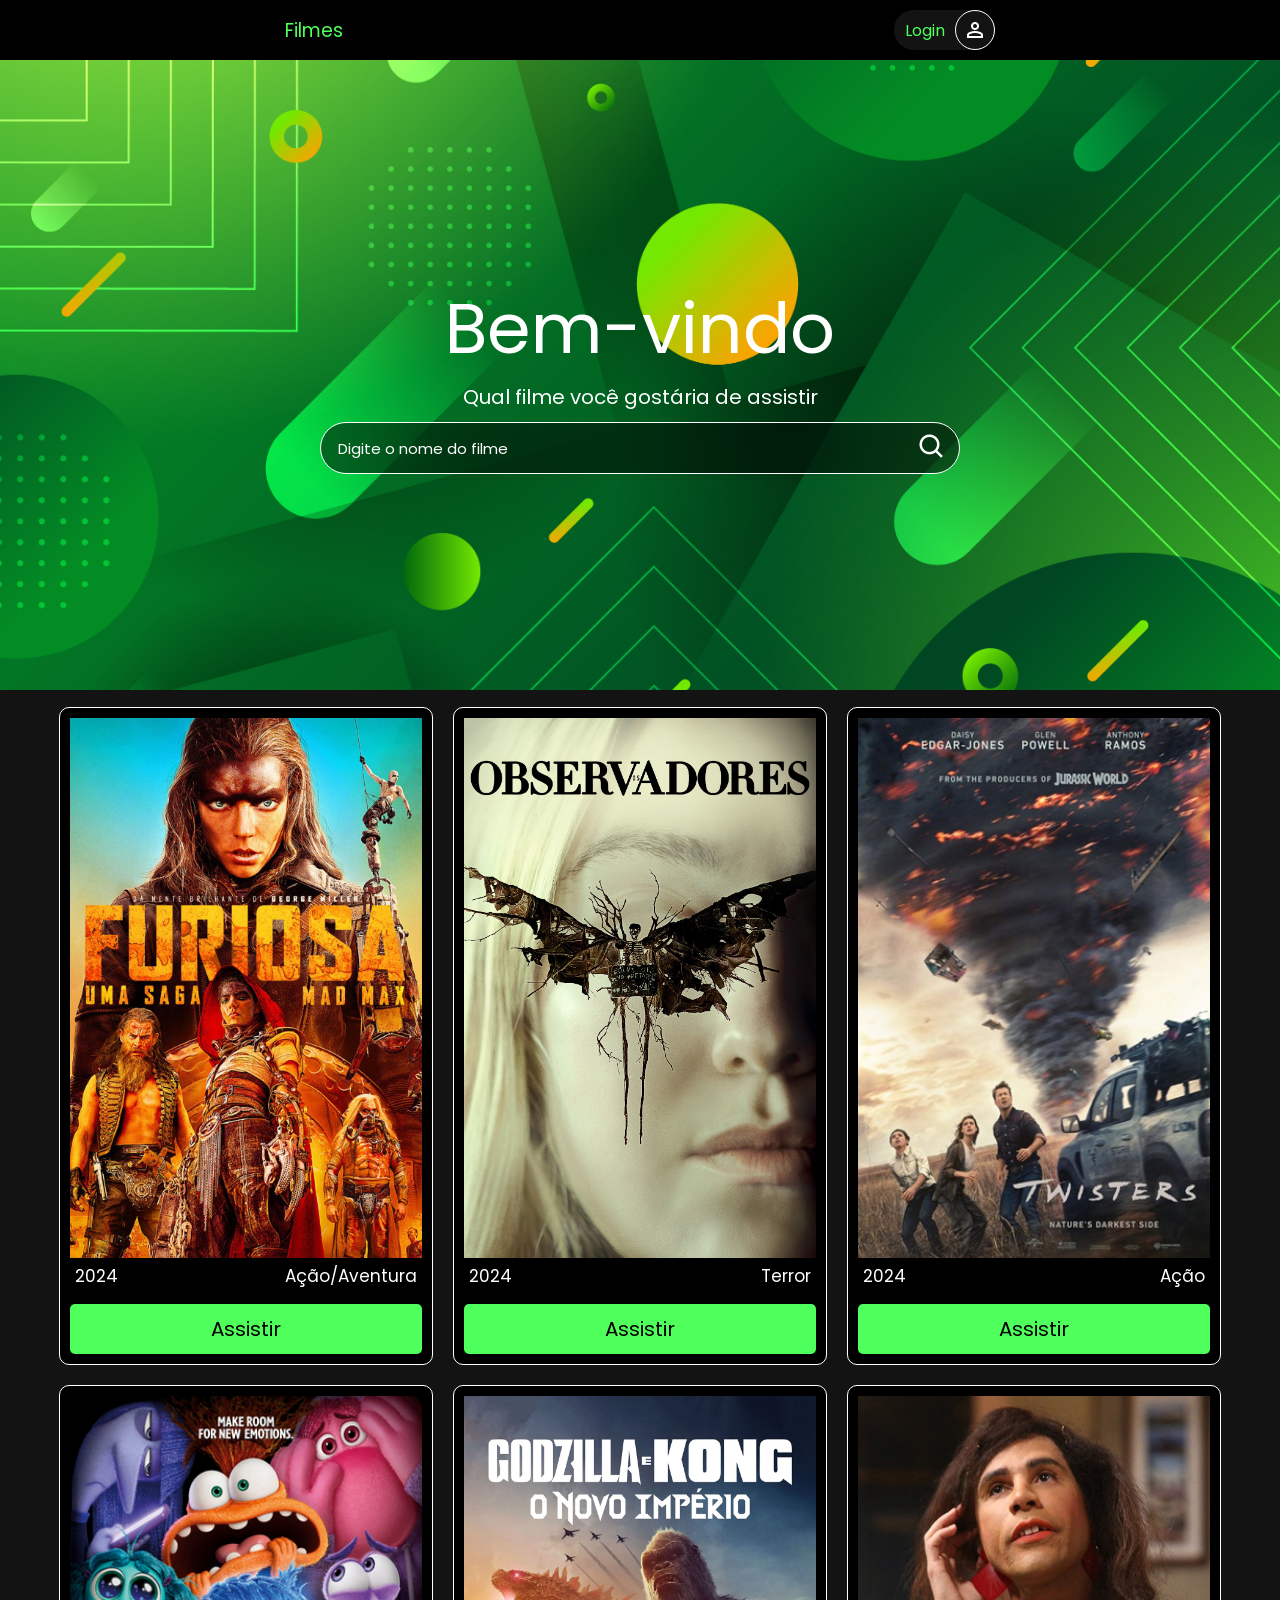
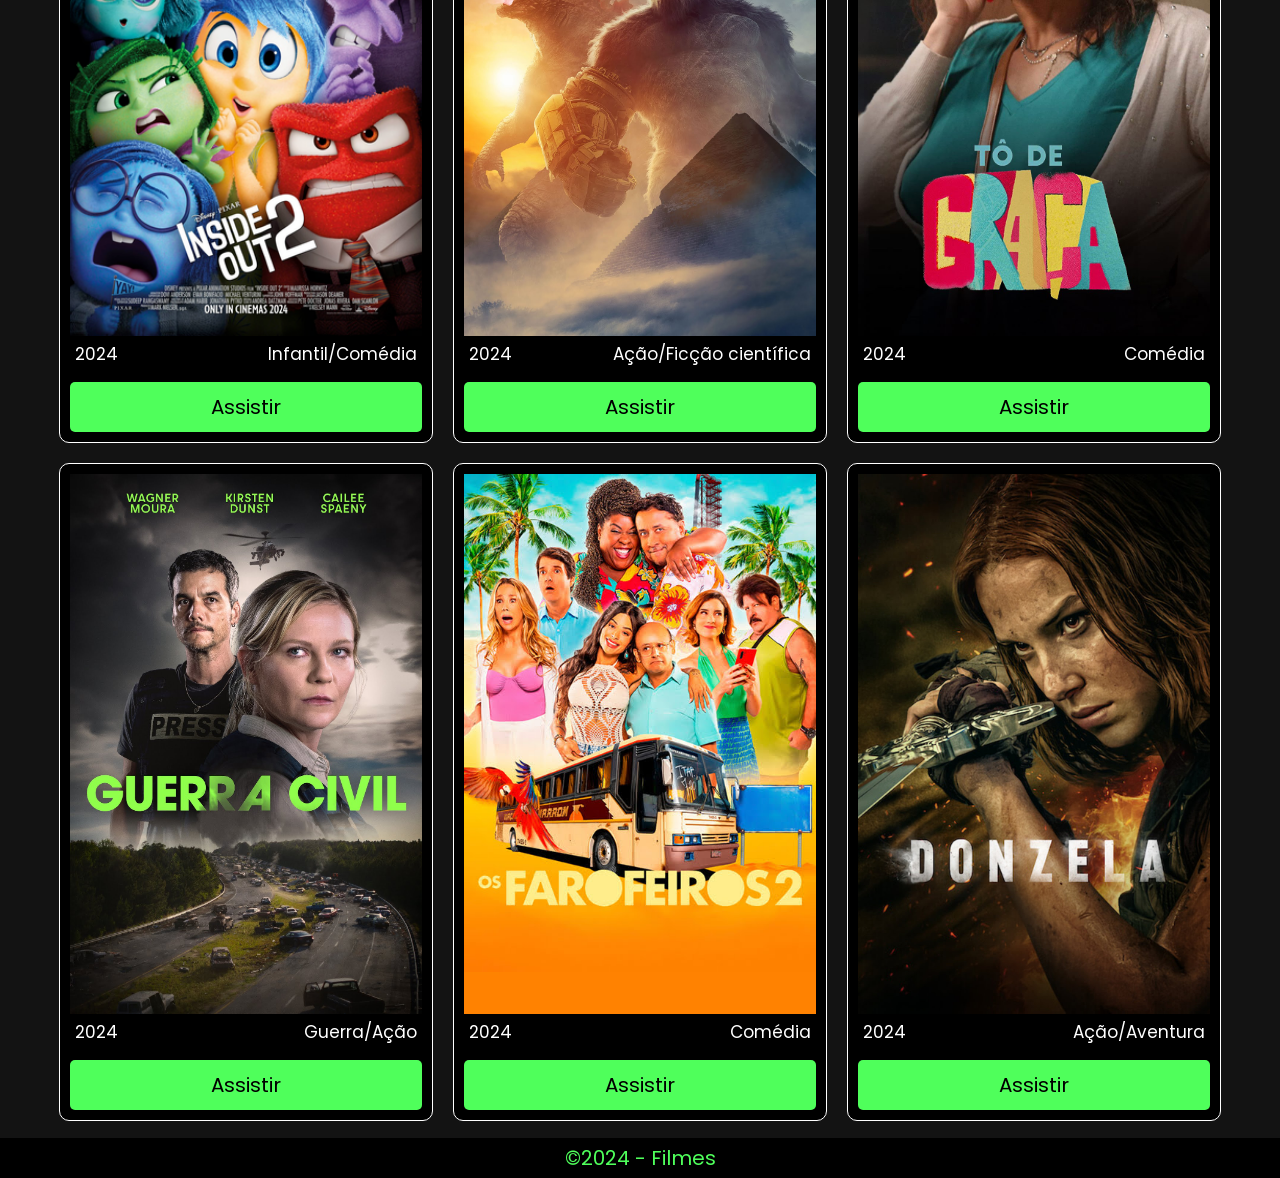
==== index.html @ c5f30519 "projeto" ====
<!DOCTYPE html>
<html lang="pt-BR">
<head>
    <meta charset="UTF-8">
    <meta name="viewport" content="width=device-width, initial-scale=1.0">
    <link rel="stylesheet" href="https://fonts.googleapis.com/css2?family=Material+Symbols+Outlined:opsz,wght,FILL,GRAD@24,400,0,0&icon_names=person"/>
    <link href='https://unpkg.com/boxicons@2.1.4/css/boxicons.min.css' rel='stylesheet'>
    <link rel="stylesheet" href="style.css">
    <title>Filmes</title>
</head>
<body>
    <nav class="menu">
        <h3>Filmes</h3>
        <div class="login">
            <a href="./login.html">Login</a>
            <span class="material-symbols-outlined">person</span>
        </div>
    </nav>
    <div class="banner" id="parallax">
        <h1>Bem-vindo</h1>
        <p>Qual filme você gostária de assistir</p>
        <div class="pesquisa">
            <input type="text" placeholder="Digite o nome do filme">
            <button><i class='bx bx-search'></i></button>
        </div>
    </div>
    <div class="filmes">
        <div class="card">
            <img src="./Img/Filmes/Capa01.jpg" alt="Capa do filme">
            <div class="barra">
                <p>2024</p>
                <p>Ação/Aventura</p>
            </div>
            <button>Assistir</button>
        </div>
        <div class="card">
            <img src="./Img/Filmes/Capa02.jpg" alt="Capa do filme">
            <div class="barra">
                <p>2024</p>
                <p>Terror</p>
            </div>
            <button>Assistir</button>
        </div>
        <div class="card">
            <img src="./Img/Filmes/Capa03.jpg" alt="Capa do filme">
            <div class="barra">
                <p>2024</p>
                <p>Ação</p>
            </div>
            <button>Assistir</button>
        </div>
        <div class="card">
            <img src="./Img/Filmes/Capa04.png" alt="Capa do filme">
            <div class="barra">
                <p>2024</p>
                <p>Infantil/Comédia</p>
            </div>
            <button>Assistir</button>
        </div>
        <div class="card">
            <img src="./Img/Filmes/Capa05.jpg" alt="Capa do filme">
            <div class="barra">
                <p>2024</p>
                <p>Ação/Ficção científica</p>
            </div>
            <button>Assistir</button>
        </div>
        <div class="card">
            <img src="./Img/Filmes/Capa06.jpg" alt="Capa do filme">
            <div class="barra">
                <p>2024</p>
                <p>Comédia</p>
            </div>
            <button>Assistir</button>
        </div>
        <div class="card">
            <img src="./Img/Filmes/Capa07.jpg" alt="Capa do filme">
            <div class="barra">
                <p>2024</p>
                <p>Guerra/Ação</p>
            </div>
            <button>Assistir</button>
        </div>
        <div class="card">
            <img src="./Img/Filmes/Capa08.jpg" alt="Capa do filme">
            <div class="barra">
                <p>2024</p>
                <p>Comédia</p>
            </div>
            <button>Assistir</button>
        </div>
        <div class="card">
            <img src="./Img/Filmes/Capa09.jpg" alt="Capa do filme">
            <div class="barra">
                <p>2024</p>
                <p>Ação/Aventura</p>
            </div>
            <button>Assistir</button>
        </div>
    </div>
    <div class="copyright">
        <p>&copy;2024 - Filmes</p>
    </div>
</body>
</html>
---- style.css ----
@import url('https://fonts.googleapis.com/css2?family=Poppins:ital,wght@0,100;0,200;0,300;0,400;0,500;0,600;0,700;0,800;0,900;1,100;1,200;1,300;1,400;1,500;1,600;1,700;1,800;1,900&display=swap');
*{
    margin: 0;
    padding: 0;
    box-sizing: border-box;
    font-family: 'Poppins', sans-serif;
}

/*------Cores------*/
:root{
    --gray: #131313;
    --black: #000000;
    --white: #ffffff;
    --green: #4FFF5B;
    --dark-green: #288a2e;
}

body{
    background-color: var(--gray);
}

/*------Menu------*/
.menu{
    width: 100%;
    display: flex;
    align-items: center;
    justify-content: space-around;
    background-color: var(--black);
    padding: 10px;
}

.menu h3{
    color: var(--green);
    font-weight: 400;
}

/*------Login------*/
.login{
    width: 8%;
    border-radius: 50px;
    display: flex;
    align-items: center;
    justify-content: right;
    background-color: var(--gray);
    gap: 10px;
}

.login a{
    color: var(--green);
    text-decoration: none;
}

.login span{
    width: 40px;
    height: 40px;
    border-radius: 50px;
    display: flex;
    align-items: center;
    justify-content: center;
    border: 1px solid var(--white);
    color: var(--white);
}

/*------Banner------*/
.banner{
    width: 100%;
    height: 70vh;
    display: flex;
    align-items: center;
    justify-content: center;
    flex-direction: column;
    color: var(--white);
}

#parallax{
    background-image: url(./Img/banner.jpg);
    background-position: center;
    background-size: cover;
    background-repeat: repeat;
    background-attachment: fixed;
}

.banner h1{
    font-size: 70px;
    font-weight: 400;
}

.banner p{
    font-size: 20px;
}

/*------Pesquisa------*/
.pesquisa{
    width: 50%;
    padding: 5px;
    margin-top: 10px;
    border-radius: 50px;
    display: flex;
    align-items: center;
    justify-content: center;
    background-color: rgba(0, 0, 0, 0.501);
    backdrop-filter: blur(30px);
    border: 1px solid var(--white);
}

.pesquisa input{
    width: 93%;
    height: 40px;
    padding: 0 10px;
    border: none;
    outline: none;
    background-color: transparent;
    color: var(--white);
    font-size: 15px;
}

.pesquisa input::placeholder{
    color: var(--white);
}

.pesquisa button{
    width: 40px;
    height: 40px;
    border: none;
    border-radius: 5px;
    background-color: transparent;
    color: var(--white);
    font-size: 30px;
    cursor: pointer;
}

/*------Filmes------*/
.filmes{
    width: 100%;
    padding: 17px;
    display: flex;
    align-items: center;
    justify-content: center;
    flex-wrap: wrap;
    gap: 20px;
}

.card{
    width: 30%;
    display: flex;
    align-items: center;
    justify-content: center;
    flex-direction: column;
    background-color: var(--black);
    border: 1px solid var(--white);
    border-radius: 10px;
    padding: 10px;
}

.card img{
    width: 100%;
    height: 60vh;
}

.card button{
    width: 100%;
    height: 50px;
    margin-top: 10px;
    border: none;
    border-radius: 5px;
    background-color: var(--green);
    font-size: 20px;
    transition-duration: 0.5s;
    cursor: pointer;
}

.card button:hover{
    background-color: var(--dark-green);
}

.barra{
    width: 100%;
    display: flex;
    justify-content: space-between;
    padding: 5px;
    color: var(--white);
    font-size: 17px;
}

/*------Novo------*/
.novo{
    width: 100%;
    height: 70vh;
}

.novo h1{
    text-align: center;
    font-weight: 400;
    color: var(--green);
}

/*------Copyright------*/
.copyright{
    width: 100%;
    padding: 5px;
    background-color: var(--black);
    color: var(--green);
}

.copyright p{
    font-size: 20px;
    text-align: center;
}

/*------Responsividade------*/
@media screen and (max-width: 768px) {
    .menu{
        justify-content: space-between;
    }

    .login{
        width: 25%;
    }

    .pesquisa{
        width: 90%;
    }

    .card{
        width: 90%;
    }
}
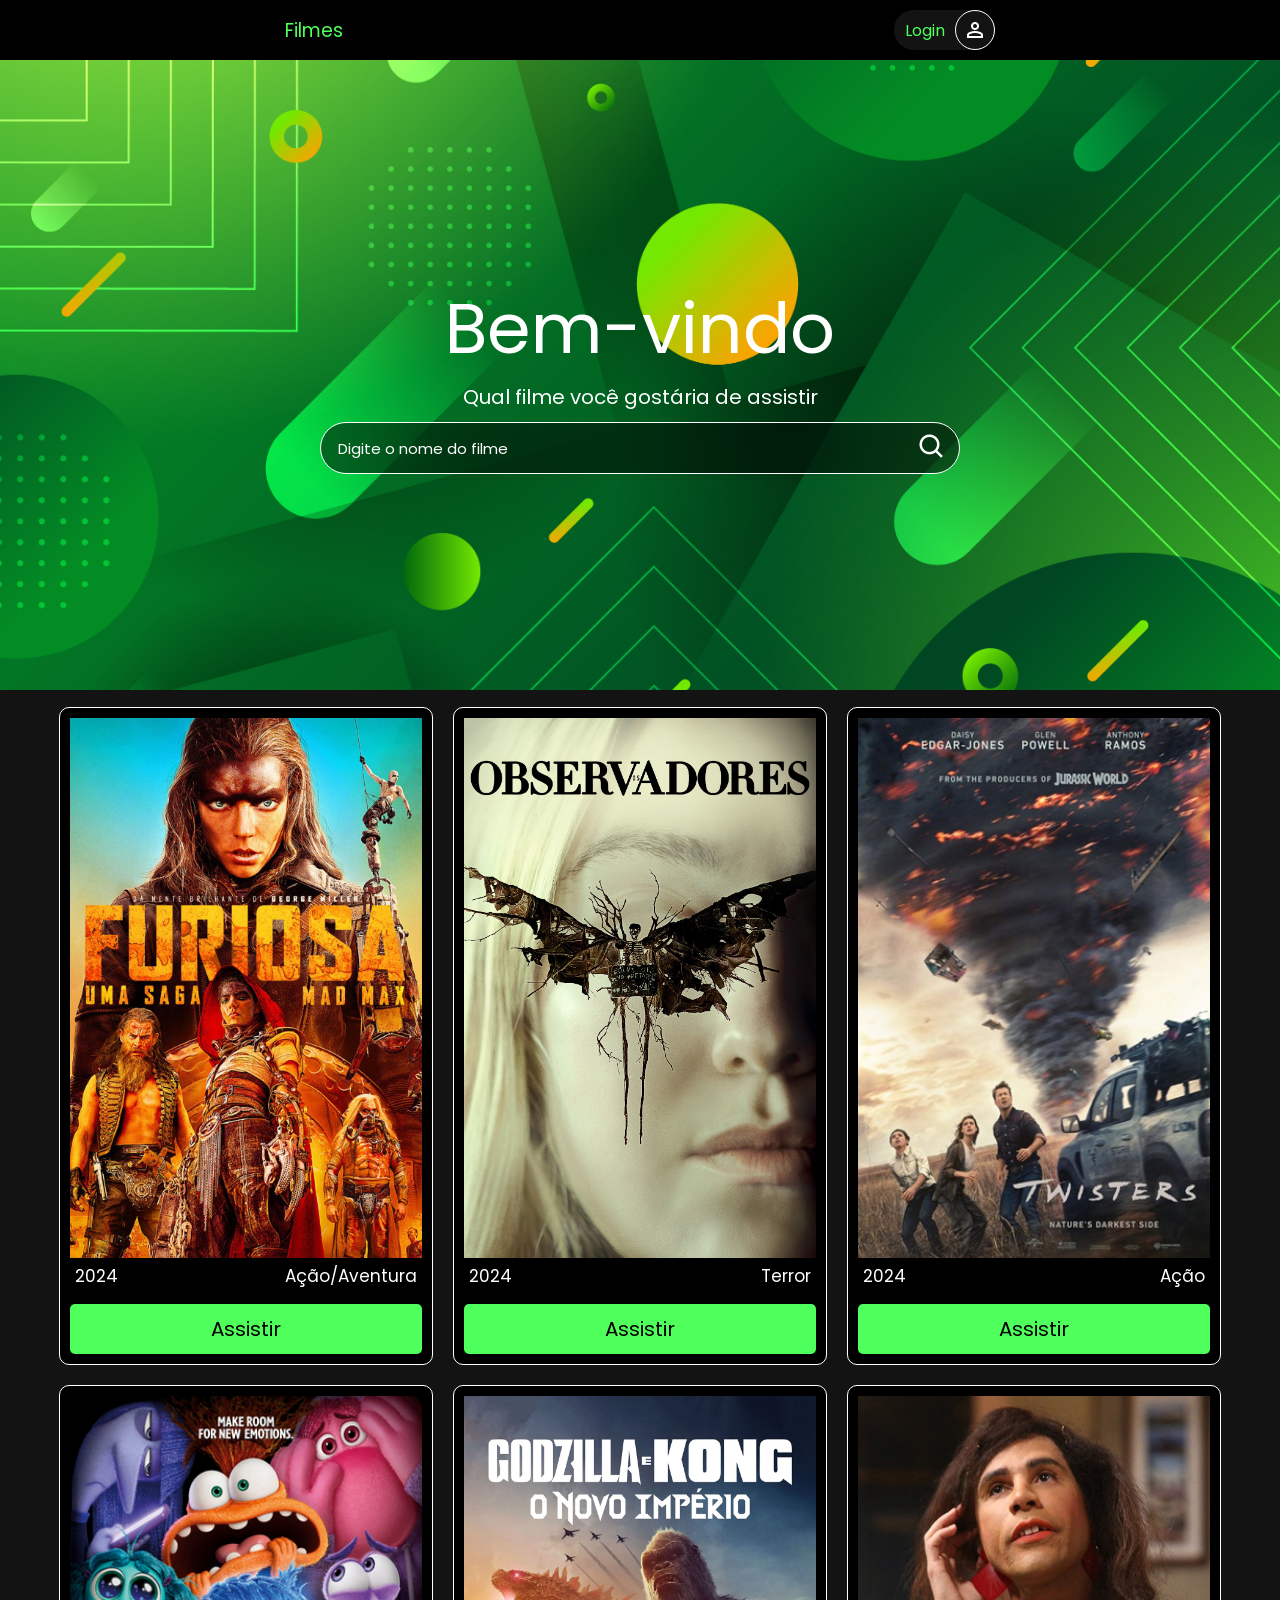
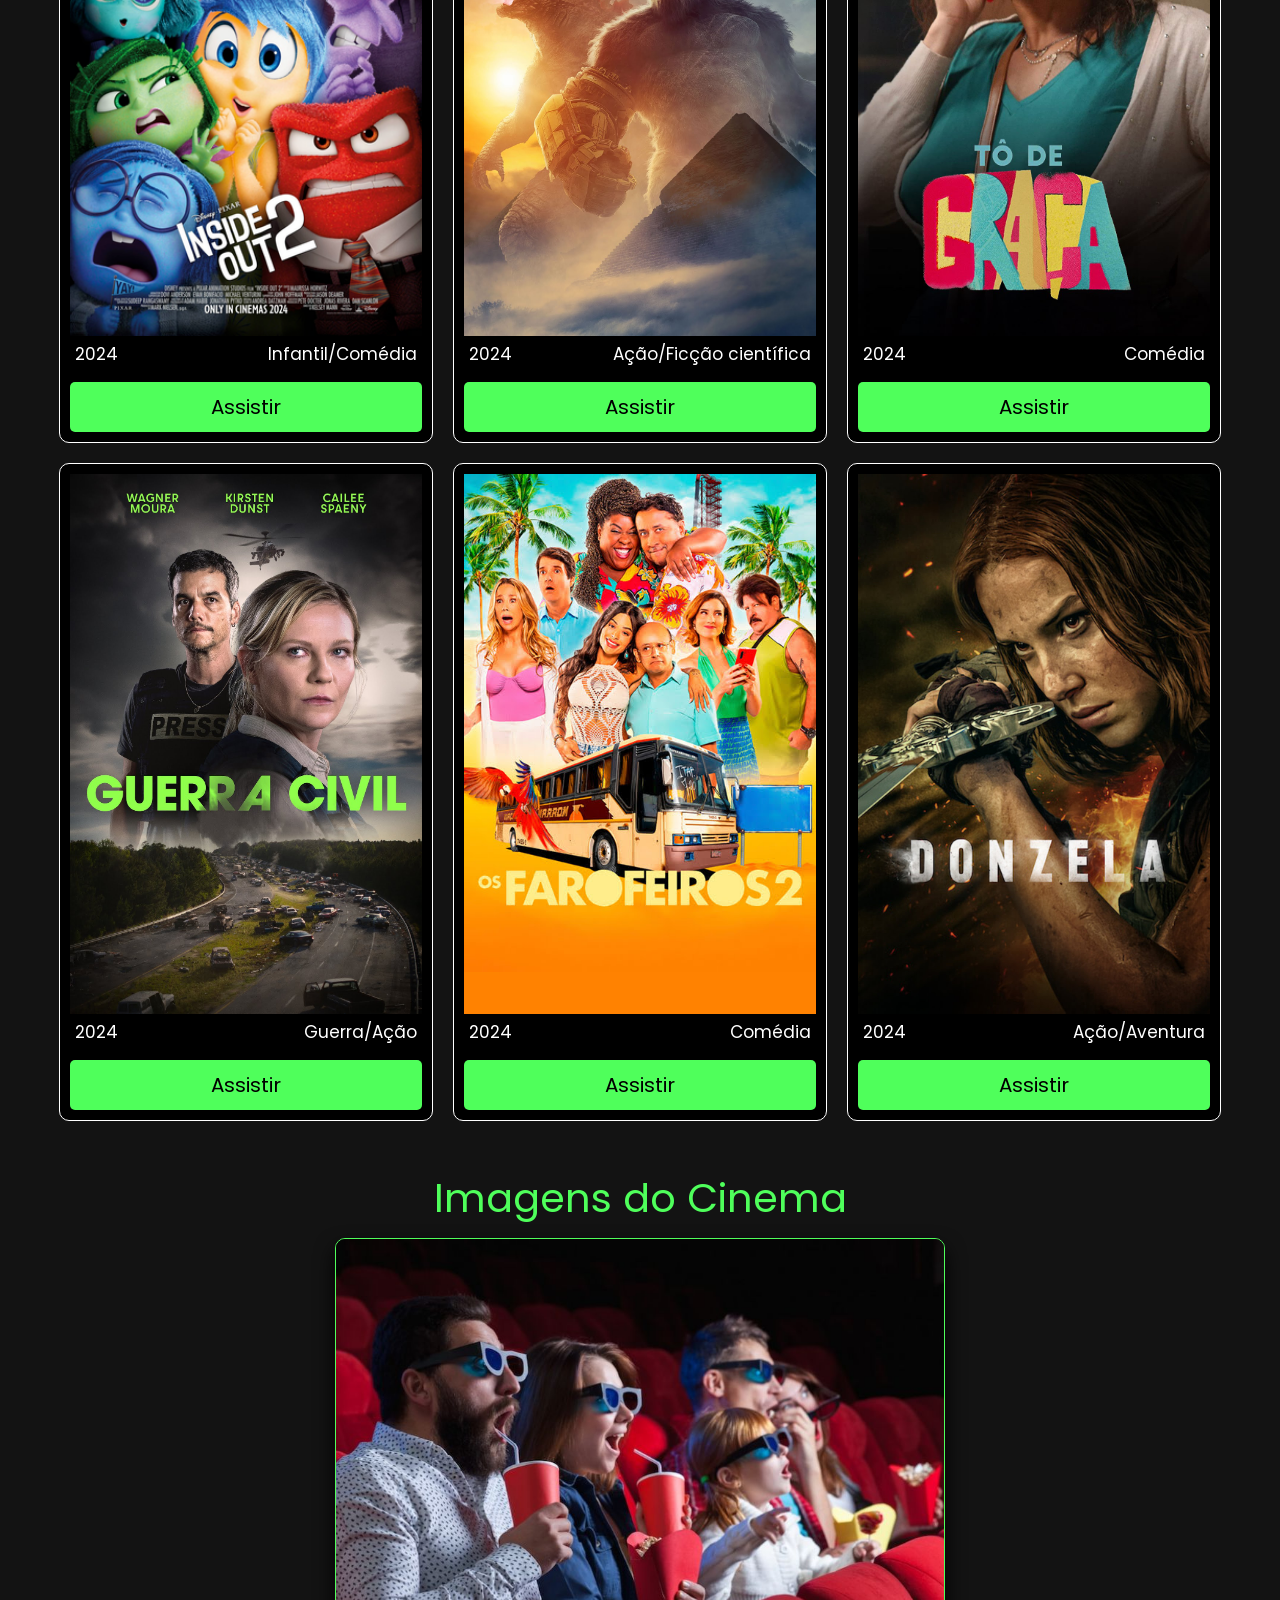
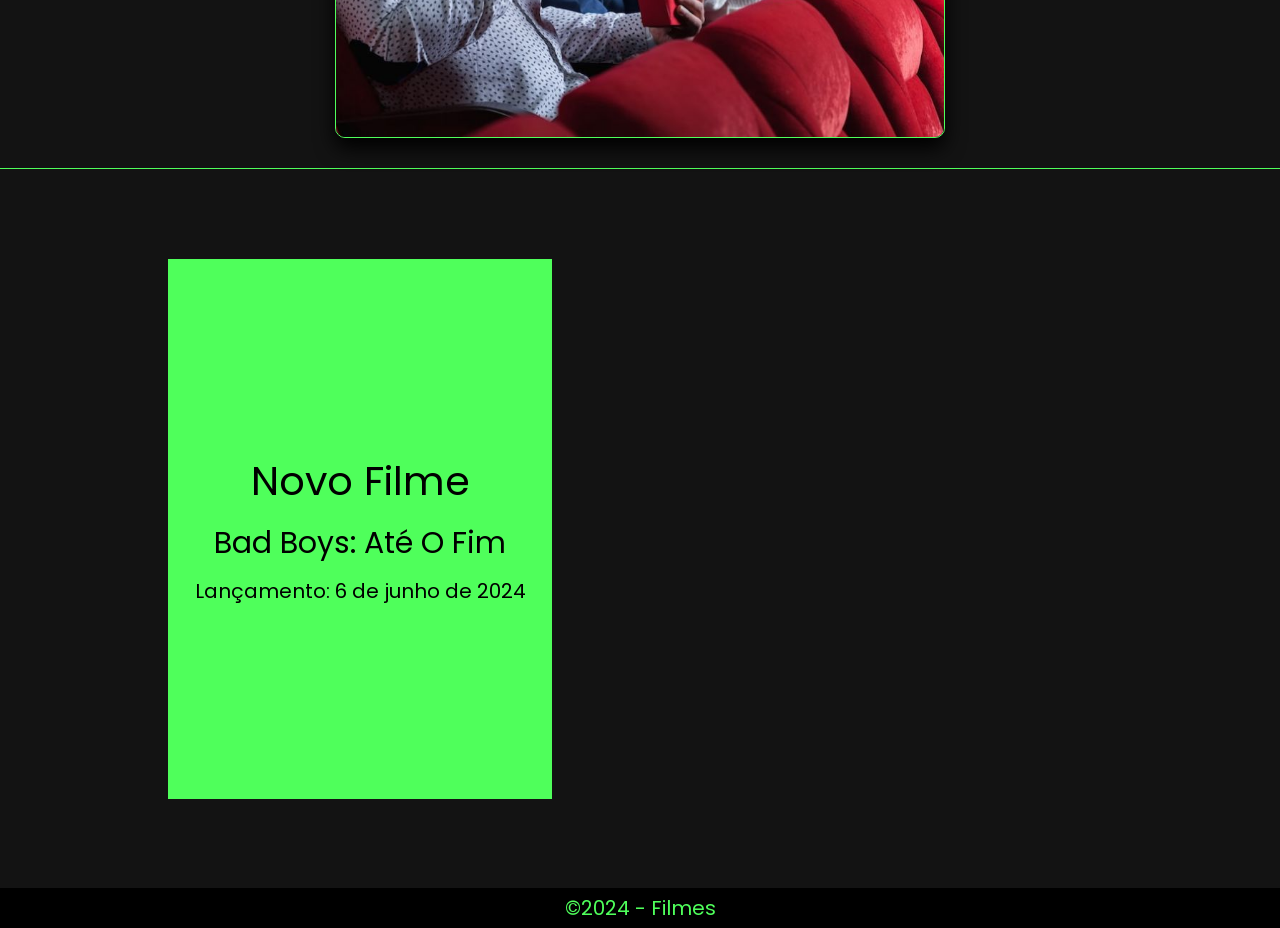
==== commit fa7484e4: "projeto_atualizado" ====
--- a/index.html
+++ b/index.html
@@ -98,8 +98,28 @@
             <button>Assistir</button>
         </div>
     </div>
+    <div class="cinema">
+        <h1>Imagens do Cinema</h1>
+        <div class="carrossel">
+            <div class="imagens" id="slides">
+                <img src="./Img/Cinema/cinema01.jpg" alt="imagem">
+                <img src="./Img/Cinema/cinema02.jpg" alt="imagem">
+                <img src="./Img/Cinema/cinema03.jpg" alt="imagem">
+                <img src="./Img/Cinema/cinema04.jpg" alt="imagem">
+            </div>
+        </div>
+    </div>
+    <div class="trailer">
+        <div class="titulo">
+            <h1>Novo Filme</h1>
+            <h2>Bad Boys: Até O Fim</h2>
+            <p>Lançamento: 6 de junho de 2024</p>
+        </div>
+        <iframe width="560" height="445" src="https://www.youtube.com/embed/d7uEO2TsePk?si=ik2SQYcbpJXjwk3_" title="YouTube video player" frameborder="0" allow="accelerometer; autoplay; clipboard-write; encrypted-media; gyroscope; picture-in-picture; web-share" referrerpolicy="strict-origin-when-cross-origin" allowfullscreen></iframe>
+    </div>
     <div class="copyright">
         <p>&copy;2024 - Filmes</p>
     </div>
+    <script src="./Js/carousel.js"></script>
 </body>
 </html>
--- a/style.css
+++ b/style.css
@@ -182,16 +182,79 @@
     font-size: 17px;
 }
 
-/*------Novo------*/
-.novo{
-    width: 100%;
-    height: 70vh;
-}
-
-.novo h1{
-    text-align: center;
+/*------Cinema------*/
+.cinema{
+    width: 100%;
+    padding: 30px;
+    display: flex;
+    align-items: center;
+    justify-content: center;
+    flex-direction: column;
+}
+
+.cinema h1{
+    font-size: 40px;
     font-weight: 400;
     color: var(--green);
+    margin-bottom: 10px;
+}
+
+/*------Carrossel------*/
+.carrossel{
+    width: 50%;
+    height: 500px;
+    overflow: hidden;
+    box-shadow: 0px 10px 20px 0px black;
+    border-radius: 10px;
+    border: 1px solid var(--green);
+}
+
+.imagens{
+    display: flex;
+    transition: transform 0.5s ease-in-out;
+    transform: translateX(0);
+}
+
+.imagens img{
+    width: 100%;
+    height: 500px;
+    object-fit: cover;
+}
+
+/*------Trailer------*/
+.trailer{
+    width: 100%;
+    height: 80vh;
+    display: flex;
+    align-items: center;
+    justify-content: center;
+    border-top: 1px solid var(--green);
+}
+
+.titulo{
+    width: 30%;
+    height: 60vh;
+    display: flex;
+    align-items: center;
+    justify-content: center;
+    flex-direction: column;
+    background-color: var(--green);
+}
+
+.titulo h1{
+    font-size: 40px;
+    font-weight: 400;
+}
+
+.titulo h2{
+    font-size: 30px;
+    font-weight: 400;
+    margin-top: 10px;
+}
+
+.titulo p{
+    font-size: 20px;
+    margin-top: 10px;
 }
 
 /*------Copyright------*/
@@ -224,4 +287,36 @@
     .card{
         width: 90%;
     }
+
+    .carrossel{
+        width: 100%;
+        height: 420px;
+    }
+
+    .trailer{
+        flex-direction: column;
+    }
+
+    .titulo{
+        width: 90%;
+        height: 20vh;
+    }
+
+    .titulo h1{
+        font-size: 35px;
+    }
+
+    .titulo h2{
+        font-size: 27px;
+        margin-top: 5px;
+    }
+
+    .titulo p{
+        margin-top: 5px;
+    }
+
+    .trailer iframe{
+        width: 90%;
+        height: 40vh;
+    }
 }
